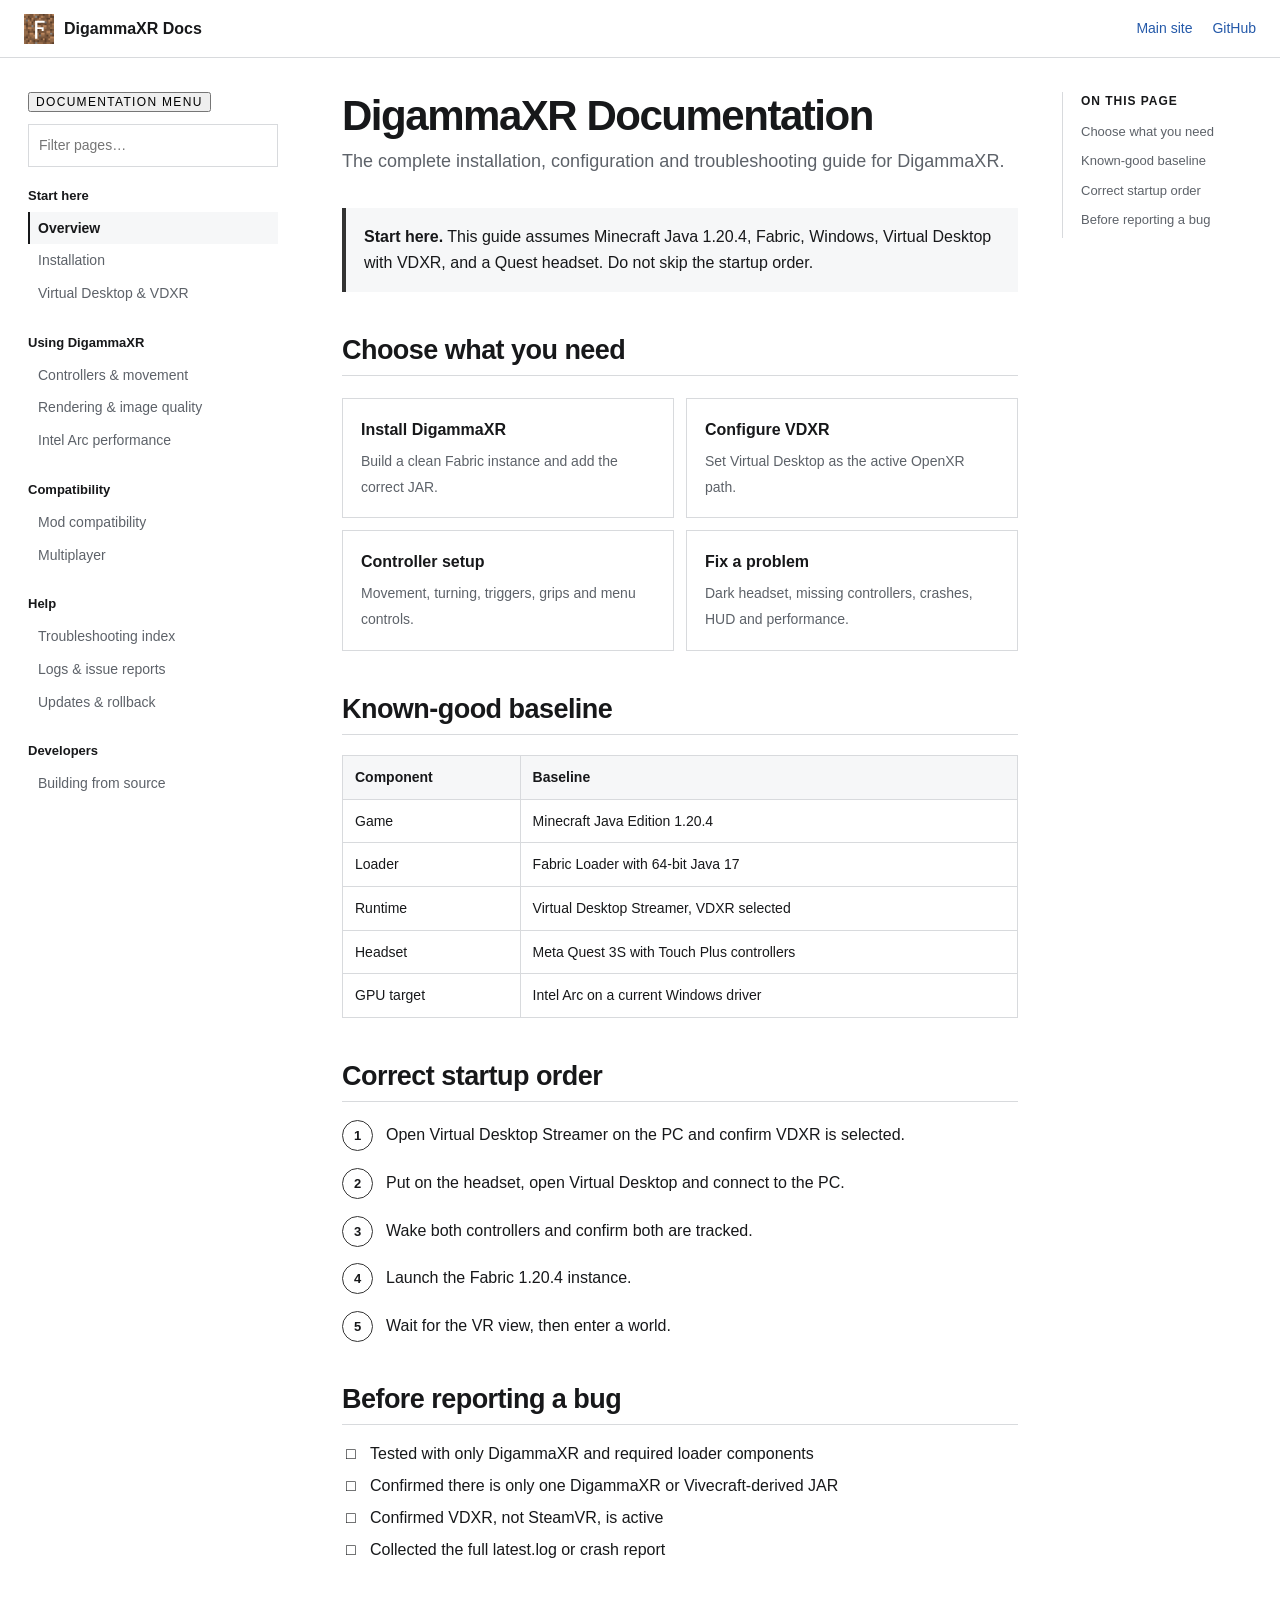
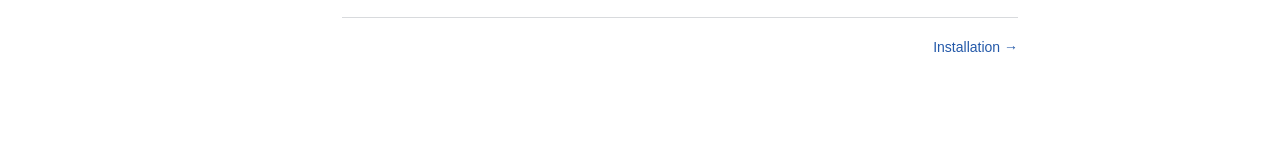
==== docs/wiki/index.html @ 4eb974c6 "Add full DigammaXR documentation chapters" ====
<!doctype html><html><head><meta charset="utf-8"><meta name="viewport" content="width=device-width,initial-scale=1"><link rel="icon" href="../digammaxr-logo.svg"><link rel="stylesheet" href="guide.css"></head><body data-page="home"><script src="guide.js"></script></body></html>
---- docs/wiki/guide.css ----
:root{--paper:#fff;--soft:#f6f7f8;--line:#d8dadd;--ink:#17181a;--muted:#5d6269;--link:#2459a9}
*{box-sizing:border-box}html{scroll-behavior:smooth}body{margin:0;background:var(--paper);color:var(--ink);font-family:"Segoe UI",Tahoma,Arial,sans-serif;line-height:1.62}a{color:var(--link);text-decoration:none}a:hover{text-decoration:underline}.top{position:sticky;top:0;z-index:20;height:58px;display:flex;align-items:center;justify-content:space-between;padding:0 24px;border-bottom:1px solid var(--line);background:rgba(255,255,255,.96);backdrop-filter:blur(10px)}.top-brand{display:flex;align-items:center;gap:10px;color:var(--ink);font-weight:700}.top-brand:hover{text-decoration:none}.top-brand img{width:30px;height:30px}.top-links{display:flex;gap:20px;font-size:14px}.layout{width:min(1320px,100%);margin:auto;display:grid;grid-template-columns:270px minmax(0,820px) 190px;gap:44px;padding:34px 28px 100px}.sidebar{position:sticky;top:82px;align-self:start;max-height:calc(100vh - 104px);overflow:auto;padding-right:20px}.sidebar-title{display:block;margin-bottom:12px;font-size:12px;letter-spacing:.11em;text-transform:uppercase}.nav-group{margin:0 0 22px}.nav-group strong{display:block;margin-bottom:6px;font-size:13px}.nav-group a{display:block;padding:5px 8px;border-left:2px solid transparent;color:var(--muted);font-size:14px}.nav-group a:hover{color:var(--ink);text-decoration:none}.nav-group a.active{border-left-color:var(--ink);background:var(--soft);color:var(--ink);font-weight:650}.article{min-width:0}.article h1{margin:0 0 8px;font-size:42px;line-height:1.12;letter-spacing:-.035em}.article .lede{margin:0 0 32px;color:var(--muted);font-size:18px}.article h2{margin:42px 0 14px;padding-bottom:7px;border-bottom:1px solid var(--line);font-size:27px;line-height:1.25;letter-spacing:-.02em}.article h3{margin:30px 0 10px;font-size:20px}.article p{margin:0 0 16px}.article li{margin:6px 0}.article table{width:100%;margin:20px 0;border-collapse:collapse;font-size:14px}.article th,.article td{padding:10px 12px;border:1px solid var(--line);text-align:left;vertical-align:top}.article th{background:var(--soft)}code{padding:2px 5px;border:1px solid #e1e3e5;border-radius:4px;background:var(--soft);font-family:Consolas,monospace;font-size:.9em}pre{overflow:auto;padding:16px;border:1px solid var(--line);background:#f8f8f8}pre code{padding:0;border:0;background:none}.callout{margin:22px 0;padding:16px 18px;border-left:4px solid #333;background:var(--soft)}.callout.warning{border-left-color:#8a5b00}.callout.danger{border-left-color:#a22}.checklist{padding-left:0;list-style:none}.checklist li{padding-left:28px;position:relative}.checklist li:before{content:"□";position:absolute;left:4px;font-weight:700}.steps{counter-reset:step;padding:0;list-style:none}.steps>li{position:relative;margin:18px 0;padding:2px 0 2px 44px}.steps>li:before{counter-increment:step;content:counter(step);position:absolute;left:0;top:0;width:29px;height:29px;display:grid;place-items:center;border:1px solid #333;border-radius:50%;font-size:13px;font-weight:700}.cards{display:grid;grid-template-columns:repeat(2,1fr);gap:12px;margin:22px 0}.card{padding:18px;border:1px solid var(--line);color:var(--ink)}.card:hover{border-color:#777;text-decoration:none}.card strong{display:block;margin-bottom:5px}.card span{color:var(--muted);font-size:14px}.page-nav{margin-top:54px;padding-top:18px;display:flex;justify-content:space-between;border-top:1px solid var(--line);font-size:14px}.on-page{position:sticky;top:82px;align-self:start;border-left:1px solid var(--line);padding-left:18px}.on-page strong{display:block;margin-bottom:10px;font-size:12px;text-transform:uppercase;letter-spacing:.08em}.on-page a{display:block;margin:8px 0;color:var(--muted);font-size:13px}.search{width:100%;margin-bottom:18px;padding:9px 10px;border:1px solid var(--line);background:#fff;font:inherit;font-size:14px}.search:focus{outline:2px solid #222;outline-offset:1px}.hidden{display:none!important}@media(max-width:1050px){.layout{grid-template-columns:240px minmax(0,1fr)}.on-page{display:none}}@media(max-width:760px){.top{padding:0 14px}.top-links a:first-child{display:none}.layout{display:block;padding:24px 18px 70px}.sidebar{position:static;max-height:none;margin-bottom:30px;padding:0}.sidebar .nav-groups{display:none}.sidebar.open .nav-groups{display:block}.sidebar-title{cursor:pointer;padding:10px;border:1px solid var(--line)}.article h1{font-size:34px}.cards{grid-template-columns:1fr}}
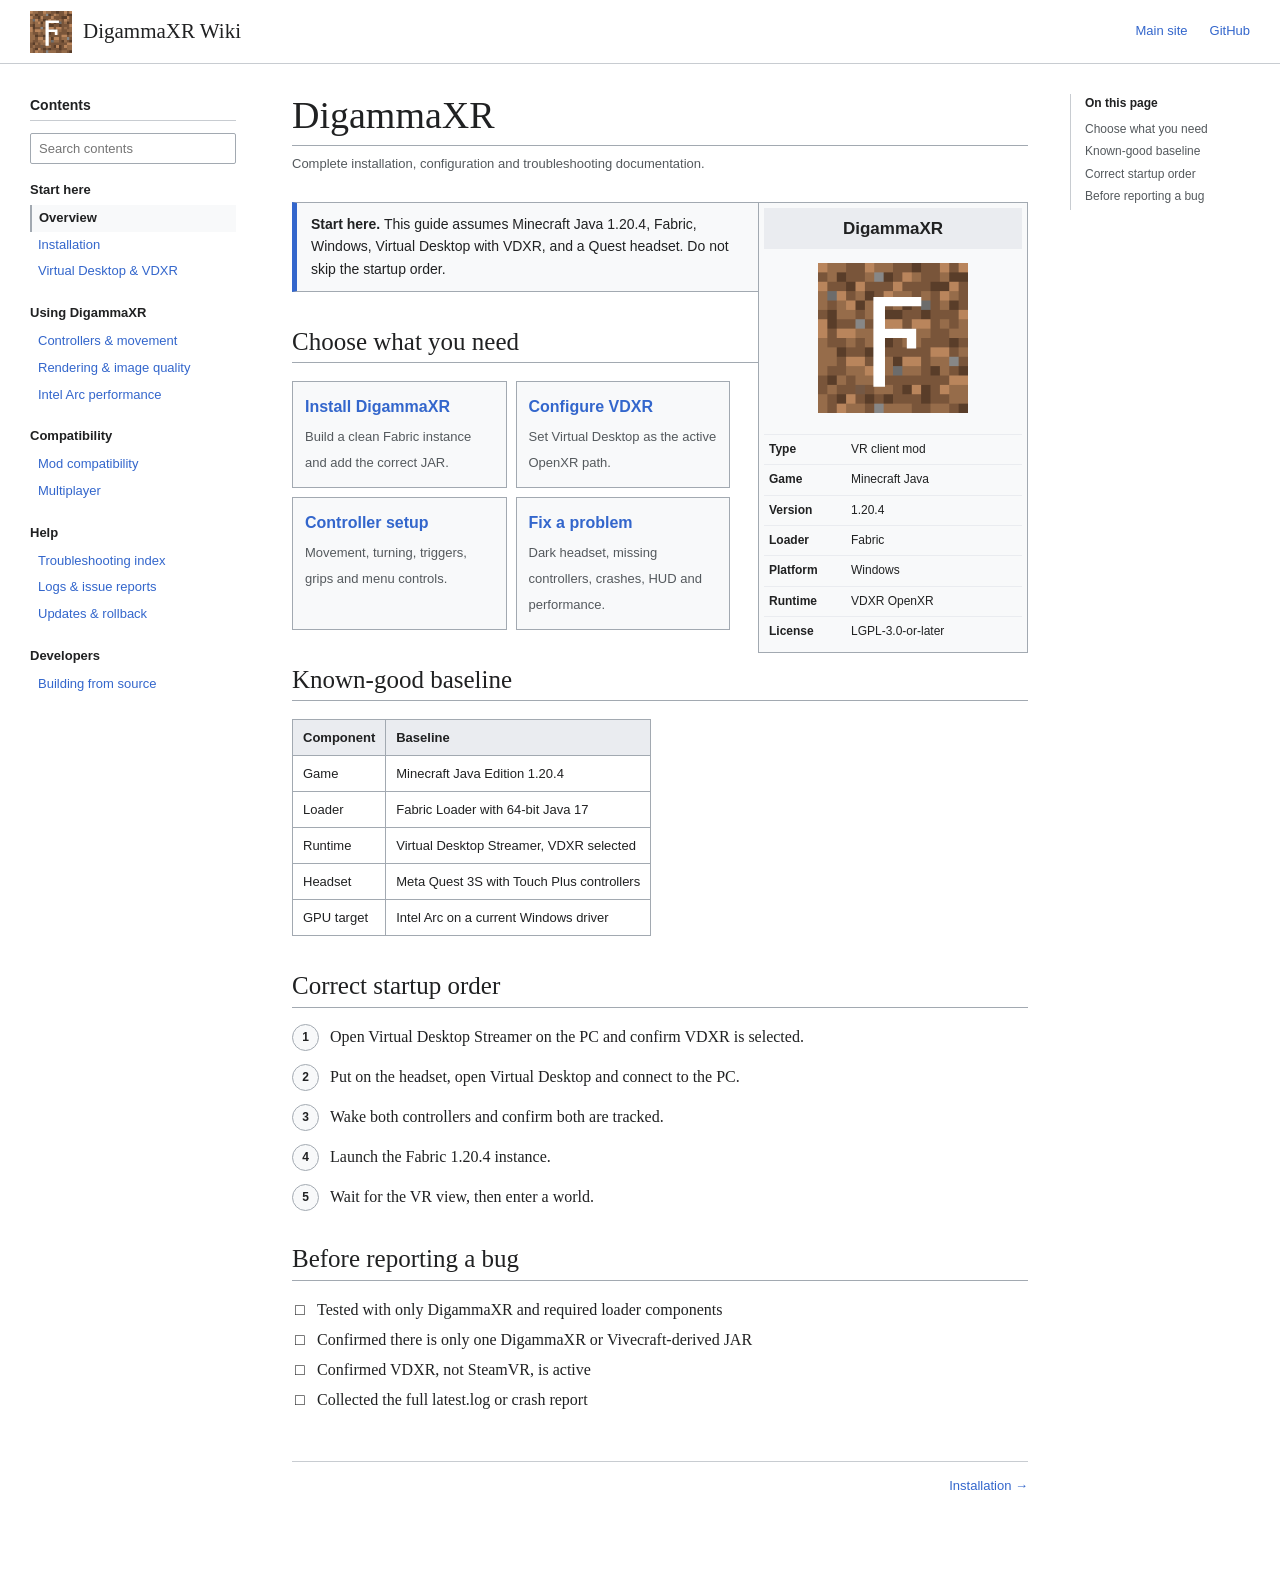
==== commit 1265a2f1: "Fix DigammaXR links and refresh wiki assets" ====
--- a/docs/wiki/index.html
+++ b/docs/wiki/index.html
@@ -1 +1 @@
-<!doctype html><html><head><meta charset="utf-8"><meta name="viewport" content="width=device-width,initial-scale=1"><link rel="icon" href="../digammaxr-logo.svg"><link rel="stylesheet" href="guide.css"></head><body data-page="home"><script src="guide.js"></script></body></html>
+<!doctype html><html><head><meta charset="utf-8"><meta name="viewport" content="width=device-width,initial-scale=1"><meta http-equiv="Cache-Control" content="no-cache, no-store, must-revalidate"><link rel="icon" href="../digammaxr-logo.svg"><link rel="stylesheet" href="guide.css?v=wikipedia-2"></head><body data-page="home"><script src="guide.js?v=wikipedia-2"></script></body></html>
--- a/docs/wiki/guide.css
+++ b/docs/wiki/guide.css
@@ -1,2 +1,297 @@
-:root{--paper:#fff;--soft:#f6f7f8;--line:#d8dadd;--ink:#17181a;--muted:#5d6269;--link:#2459a9}
-*{box-sizing:border-box}html{scroll-behavior:smooth}body{margin:0;background:var(--paper);color:var(--ink);font-family:"Segoe UI",Tahoma,Arial,sans-serif;line-height:1.62}a{color:var(--link);text-decoration:none}a:hover{text-decoration:underline}.top{position:sticky;top:0;z-index:20;height:58px;display:flex;align-items:center;justify-content:space-between;padding:0 24px;border-bottom:1px solid var(--line);background:rgba(255,255,255,.96);backdrop-filter:blur(10px)}.top-brand{display:flex;align-items:center;gap:10px;color:var(--ink);font-weight:700}.top-brand:hover{text-decoration:none}.top-brand img{width:30px;height:30px}.top-links{display:flex;gap:20px;font-size:14px}.layout{width:min(1320px,100%);margin:auto;display:grid;grid-template-columns:270px minmax(0,820px) 190px;gap:44px;padding:34px 28px 100px}.sidebar{position:sticky;top:82px;align-self:start;max-height:calc(100vh - 104px);overflow:auto;padding-right:20px}.sidebar-title{display:block;margin-bottom:12px;font-size:12px;letter-spacing:.11em;text-transform:uppercase}.nav-group{margin:0 0 22px}.nav-group strong{display:block;margin-bottom:6px;font-size:13px}.nav-group a{display:block;padding:5px 8px;border-left:2px solid transparent;color:var(--muted);font-size:14px}.nav-group a:hover{color:var(--ink);text-decoration:none}.nav-group a.active{border-left-color:var(--ink);background:var(--soft);color:var(--ink);font-weight:650}.article{min-width:0}.article h1{margin:0 0 8px;font-size:42px;line-height:1.12;letter-spacing:-.035em}.article .lede{margin:0 0 32px;color:var(--muted);font-size:18px}.article h2{margin:42px 0 14px;padding-bottom:7px;border-bottom:1px solid var(--line);font-size:27px;line-height:1.25;letter-spacing:-.02em}.article h3{margin:30px 0 10px;font-size:20px}.article p{margin:0 0 16px}.article li{margin:6px 0}.article table{width:100%;margin:20px 0;border-collapse:collapse;font-size:14px}.article th,.article td{padding:10px 12px;border:1px solid var(--line);text-align:left;vertical-align:top}.article th{background:var(--soft)}code{padding:2px 5px;border:1px solid #e1e3e5;border-radius:4px;background:var(--soft);font-family:Consolas,monospace;font-size:.9em}pre{overflow:auto;padding:16px;border:1px solid var(--line);background:#f8f8f8}pre code{padding:0;border:0;background:none}.callout{margin:22px 0;padding:16px 18px;border-left:4px solid #333;background:var(--soft)}.callout.warning{border-left-color:#8a5b00}.callout.danger{border-left-color:#a22}.checklist{padding-left:0;list-style:none}.checklist li{padding-left:28px;position:relative}.checklist li:before{content:"□";position:absolute;left:4px;font-weight:700}.steps{counter-reset:step;padding:0;list-style:none}.steps>li{position:relative;margin:18px 0;padding:2px 0 2px 44px}.steps>li:before{counter-increment:step;content:counter(step);position:absolute;left:0;top:0;width:29px;height:29px;display:grid;place-items:center;border:1px solid #333;border-radius:50%;font-size:13px;font-weight:700}.cards{display:grid;grid-template-columns:repeat(2,1fr);gap:12px;margin:22px 0}.card{padding:18px;border:1px solid var(--line);color:var(--ink)}.card:hover{border-color:#777;text-decoration:none}.card strong{display:block;margin-bottom:5px}.card span{color:var(--muted);font-size:14px}.page-nav{margin-top:54px;padding-top:18px;display:flex;justify-content:space-between;border-top:1px solid var(--line);font-size:14px}.on-page{position:sticky;top:82px;align-self:start;border-left:1px solid var(--line);padding-left:18px}.on-page strong{display:block;margin-bottom:10px;font-size:12px;text-transform:uppercase;letter-spacing:.08em}.on-page a{display:block;margin:8px 0;color:var(--muted);font-size:13px}.search{width:100%;margin-bottom:18px;padding:9px 10px;border:1px solid var(--line);background:#fff;font:inherit;font-size:14px}.search:focus{outline:2px solid #222;outline-offset:1px}.hidden{display:none!important}@media(max-width:1050px){.layout{grid-template-columns:240px minmax(0,1fr)}.on-page{display:none}}@media(max-width:760px){.top{padding:0 14px}.top-links a:first-child{display:none}.layout{display:block;padding:24px 18px 70px}.sidebar{position:static;max-height:none;margin-bottom:30px;padding:0}.sidebar .nav-groups{display:none}.sidebar.open .nav-groups{display:block}.sidebar-title{cursor:pointer;padding:10px;border:1px solid var(--line)}.article h1{font-size:34px}.cards{grid-template-columns:1fr}}
+:root {
+  --paper: #ffffff;
+  --soft: #f8f9fa;
+  --line: #a2a9b1;
+  --light-line: #c8ccd1;
+  --ink: #202122;
+  --muted: #54595d;
+  --link: #36c;
+  --visited: #795cb2;
+}
+
+* { box-sizing: border-box; }
+html { scroll-behavior: smooth; }
+body {
+  margin: 0;
+  background: var(--paper);
+  color: var(--ink);
+  font-family: Arial, Helvetica, sans-serif;
+  font-size: 14px;
+  line-height: 1.6;
+}
+a { color: var(--link); text-decoration: none; }
+a:visited { color: var(--visited); }
+a:hover { text-decoration: underline; }
+
+.top {
+  min-height: 64px;
+  display: flex;
+  align-items: center;
+  justify-content: space-between;
+  padding: 8px 30px;
+  border-bottom: 1px solid var(--light-line);
+  background: #fff;
+}
+.top-brand {
+  display: flex;
+  align-items: center;
+  gap: 11px;
+  color: var(--ink);
+  font-family: Georgia, "Times New Roman", serif;
+  font-size: 21px;
+}
+.top-brand:visited { color: var(--ink); }
+.top-brand:hover { text-decoration: none; }
+.top-brand img { width: 42px; height: 42px; image-rendering: auto; }
+.top-links { display: flex; gap: 22px; font-size: 13px; }
+
+.layout {
+  width: min(1400px, 100%);
+  margin: auto;
+  display: grid;
+  grid-template-columns: 220px minmax(0, 860px) 180px;
+  gap: 42px;
+  padding: 30px 30px 100px;
+}
+.sidebar {
+  position: sticky;
+  top: 24px;
+  align-self: start;
+  max-height: calc(100vh - 48px);
+  overflow: auto;
+  padding-right: 14px;
+}
+.sidebar-title {
+  width: 100%;
+  margin: 0 0 12px;
+  padding: 0 0 7px;
+  border: 0;
+  border-bottom: 1px solid var(--light-line);
+  background: none;
+  color: var(--ink);
+  font: 700 14px Arial, sans-serif;
+  text-align: left;
+}
+.nav-group { margin: 0 0 18px; }
+.nav-group strong {
+  display: block;
+  margin: 0 0 4px;
+  color: var(--ink);
+  font-size: 13px;
+}
+.nav-group a {
+  display: block;
+  padding: 3px 7px;
+  border-left: 1px solid transparent;
+  color: var(--link);
+  font-size: 13px;
+}
+.nav-group a:visited { color: var(--link); }
+.nav-group a.active {
+  border-left: 2px solid var(--line);
+  background: var(--soft);
+  color: var(--ink);
+  font-weight: 700;
+}
+.search {
+  width: 100%;
+  margin-bottom: 16px;
+  padding: 7px 8px;
+  border: 1px solid var(--line);
+  border-radius: 2px;
+  background: #fff;
+  font: 13px Arial, sans-serif;
+}
+.search:focus { outline: 2px solid #36c; outline-offset: -2px; }
+
+.article {
+  min-width: 0;
+  font-family: Georgia, "Times New Roman", serif;
+  font-size: 16px;
+  line-height: 1.62;
+}
+.article > h1 {
+  margin: 0;
+  padding-bottom: 7px;
+  border-bottom: 1px solid var(--line);
+  font-family: Georgia, "Times New Roman", serif;
+  font-size: 38px;
+  font-weight: 400;
+  line-height: 1.15;
+  letter-spacing: 0;
+}
+.article .lede {
+  margin: 7px 0 28px;
+  color: var(--muted);
+  font-family: Arial, Helvetica, sans-serif;
+  font-size: 13px;
+}
+.article h2 {
+  margin: 34px 0 13px;
+  padding-bottom: 4px;
+  border-bottom: 1px solid var(--line);
+  font-family: Georgia, "Times New Roman", serif;
+  font-size: 25px;
+  font-weight: 400;
+  line-height: 1.3;
+}
+.article h3 {
+  margin: 25px 0 9px;
+  font-family: Arial, Helvetica, sans-serif;
+  font-size: 18px;
+}
+.article p { margin: 0 0 15px; }
+.article li { margin: 4px 0; }
+.article table {
+  margin: 18px 0;
+  border-collapse: collapse;
+  font-family: Arial, Helvetica, sans-serif;
+  font-size: 13px;
+}
+.article th, .article td {
+  padding: 7px 10px;
+  border: 1px solid var(--line);
+  text-align: left;
+  vertical-align: top;
+}
+.article th { background: #eaecf0; }
+code {
+  padding: 1px 4px;
+  border: 1px solid #eaecf0;
+  background: var(--soft);
+  font-family: Consolas, monospace;
+  font-size: .88em;
+}
+pre {
+  overflow: auto;
+  padding: 13px;
+  border: 1px solid var(--light-line);
+  background: var(--soft);
+}
+pre code { padding: 0; border: 0; background: none; }
+
+.callout {
+  margin: 20px 0;
+  padding: 10px 14px;
+  border: 1px solid var(--line);
+  border-left: 5px solid #36c;
+  background: var(--soft);
+  font-family: Arial, Helvetica, sans-serif;
+  font-size: 14px;
+}
+.callout.warning { border-left-color: #ac6600; }
+.callout.danger { border-left-color: #b32424; }
+.checklist { padding-left: 0; list-style: none; }
+.checklist li { position: relative; padding-left: 25px; }
+.checklist li::before { content: "□"; position: absolute; left: 3px; }
+.steps { counter-reset: step; padding: 0; list-style: none; }
+.steps > li { position: relative; margin: 14px 0; padding-left: 38px; }
+.steps > li::before {
+  counter-increment: step;
+  content: counter(step);
+  position: absolute;
+  left: 0;
+  top: 0;
+  width: 25px;
+  height: 25px;
+  display: grid;
+  place-items: center;
+  border: 1px solid var(--line);
+  border-radius: 50%;
+  background: var(--soft);
+  font: 700 12px Arial, sans-serif;
+}
+.cards {
+  display: grid;
+  grid-template-columns: repeat(2, 1fr);
+  gap: 9px;
+  margin: 18px 0;
+}
+.card {
+  padding: 12px;
+  border: 1px solid var(--line);
+  background: var(--soft);
+  font-family: Arial, Helvetica, sans-serif;
+}
+.card:visited { color: var(--link); }
+.card strong { display: block; margin-bottom: 3px; }
+.card span { color: var(--muted); font-size: 13px; }
+
+.wiki-infobox {
+  float: right;
+  width: 270px;
+  margin: 0 0 20px 28px;
+  padding: 5px;
+  border: 1px solid var(--line);
+  background: var(--soft);
+  font-family: Arial, Helvetica, sans-serif;
+  font-size: 12px;
+  text-align: center;
+}
+.wiki-infobox h3 {
+  margin: 0;
+  padding: 7px;
+  background: #eaecf0;
+  font-size: 17px;
+}
+.wiki-infobox img { width: 150px; height: 150px; margin: 14px; }
+.wiki-infobox dl {
+  display: grid;
+  grid-template-columns: 82px 1fr;
+  margin: 0;
+  text-align: left;
+}
+.wiki-infobox dt, .wiki-infobox dd {
+  margin: 0;
+  padding: 5px;
+  border-top: 1px solid #eaecf0;
+}
+.wiki-infobox dt { font-weight: 700; }
+
+.page-nav {
+  clear: both;
+  margin-top: 48px;
+  padding-top: 13px;
+  display: flex;
+  justify-content: space-between;
+  border-top: 1px solid var(--light-line);
+  font-family: Arial, Helvetica, sans-serif;
+  font-size: 13px;
+}
+.on-page {
+  position: sticky;
+  top: 24px;
+  align-self: start;
+  padding-left: 14px;
+  border-left: 1px solid var(--light-line);
+}
+.on-page strong {
+  display: block;
+  margin-bottom: 8px;
+  font-size: 12px;
+}
+.on-page a {
+  display: block;
+  margin: 6px 0;
+  color: var(--muted);
+  font-size: 12px;
+  line-height: 1.35;
+}
+.hidden { display: none !important; }
+
+@media (max-width: 1050px) {
+  .layout { grid-template-columns: 210px minmax(0, 1fr); }
+  .on-page { display: none; }
+}
+@media (max-width: 760px) {
+  .top { padding: 7px 14px; }
+  .top-links a:first-child { display: none; }
+  .layout { display: block; padding: 22px 16px 70px; }
+  .sidebar { position: static; max-height: none; margin-bottom: 25px; padding: 0; }
+  .sidebar .nav-groups, .sidebar .search { display: none; }
+  .sidebar.open .nav-groups, .sidebar.open .search { display: block; }
+  .sidebar-title { padding: 9px; border: 1px solid var(--line); }
+  .article > h1 { font-size: 32px; }
+  .cards { grid-template-columns: 1fr; }
+  .wiki-infobox { float: none; width: 100%; margin: 0 0 20px; }
+}
